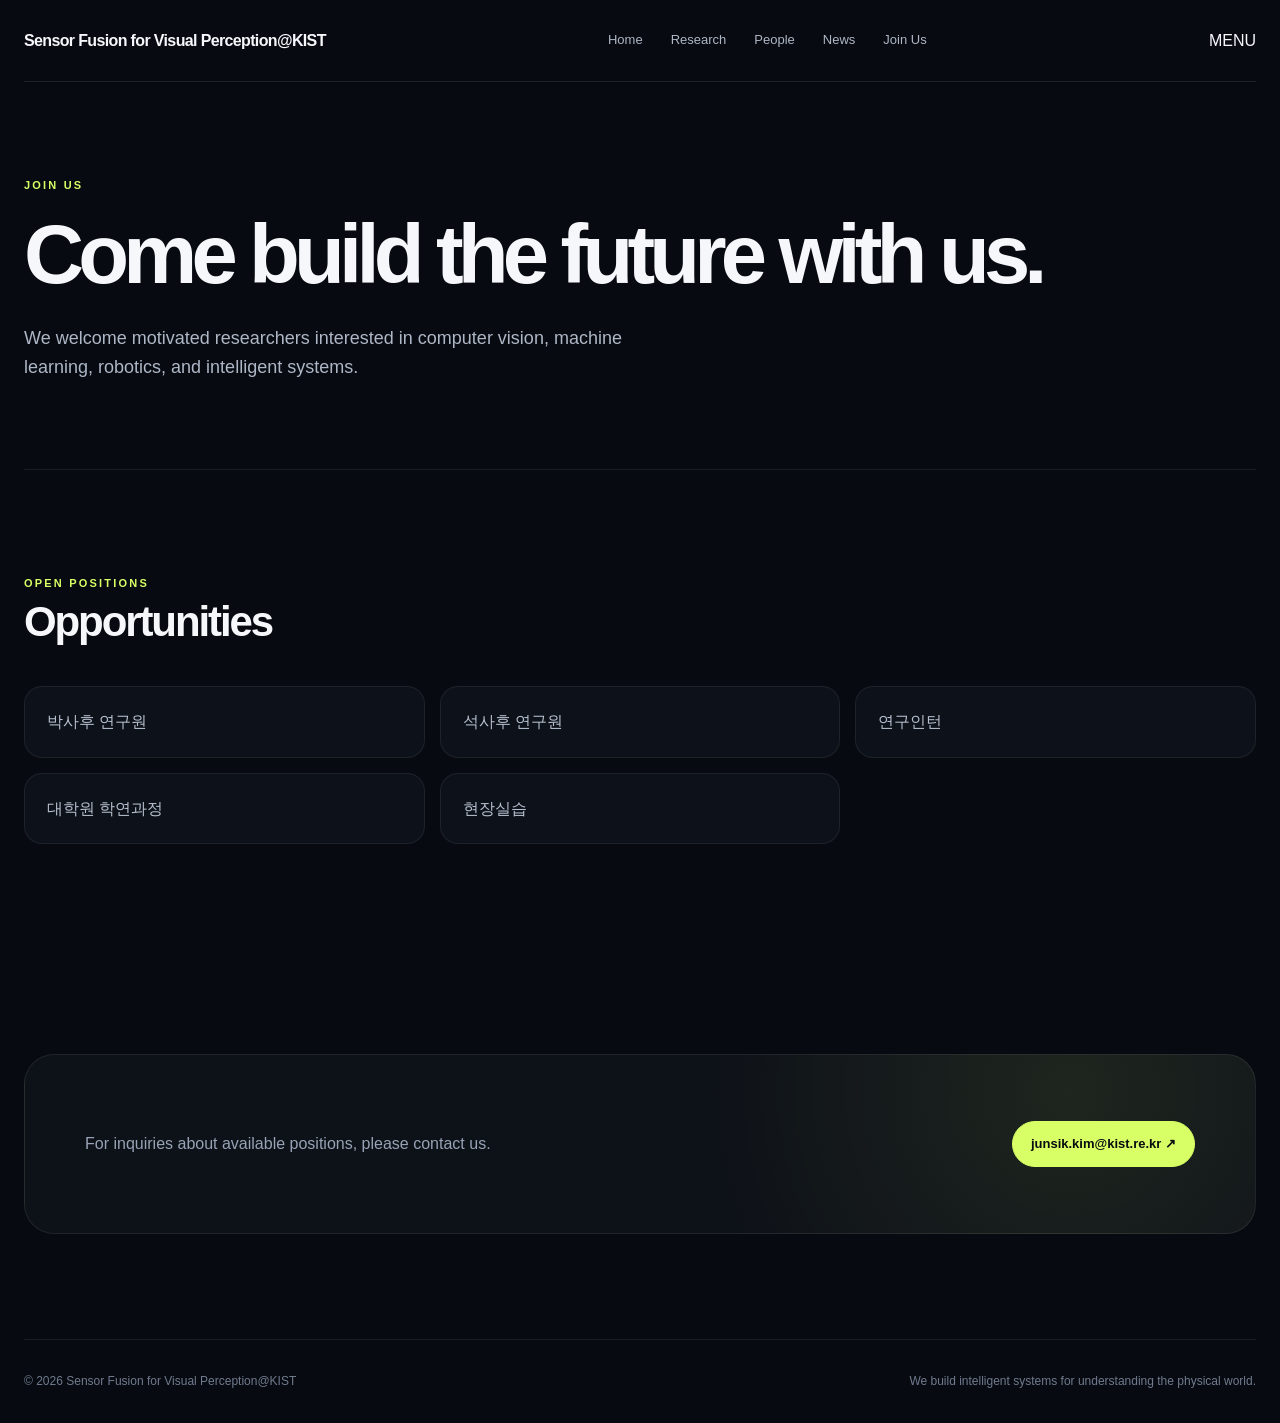
==== join/index.html @ 18a82262 "Add files via upload" ====
<!doctype html><html lang="en"><head><meta charset="utf-8"><meta name="viewport" content="width=device-width,initial-scale=1"><title>Join Us · Lab</title><link rel="stylesheet" href="../assets/css/style.css"></head><body><div id="site-nav"></div><section class="wrap page"><div class="kicker">JOIN US</div><h1 id="join-page-title"></h1><p id="join-page-description"></p></section><section class="wrap section"><div class="head"><div><div class="kicker">OPEN POSITIONS</div><h2>Opportunities</h2></div></div><div class="projects" id="join-positions"></div></section><section class="wrap section"><div class="joinbox" id="join-contact"></div></section><div id="site-footer"></div><script src="../assets/js/content.js"></script><script src="../assets/js/site.js"></script><script>document.addEventListener("DOMContentLoaded",function(){renderNav("../");renderFooter();renderJoinPage();});</script></body></html>
---- assets/css/style.css ----
*{box-sizing:border-box}body{margin:0;background:#070a10;color:#f5f7fb;font-family:Arial,Helvetica,sans-serif;line-height:1.6}a{color:inherit;text-decoration:none}.wrap{max-width:1240px;width:calc(100% - 48px);margin:auto}.nav{height:82px;border-bottom:1px solid #ffffff18;display:flex;align-items:center;justify-content:space-between}.brand{font-weight:700;letter-spacing:-.04em}.brand span{color:#8993a5;font-weight:400}.links{display:flex;gap:28px;color:#aeb6c5;font-size:13px}.links a:hover{color:#fff}.hero{min-height:calc(100vh - 82px);display:grid;grid-template-columns:1fr 1.05fr;gap:55px;align-items:center;padding:60px 0 85px}.kicker{color:#d8ff65;font-size:11px;letter-spacing:.2em;font-weight:700}.hero h1,.page h1{font-size:clamp(50px,6.5vw,88px);line-height:1;letter-spacing:-.07em;margin:18px 0 28px}.hero p,.page p{font-size:18px;color:#aeb7c6;max-width:650px}.heroimg,.detailimg{border:1px solid #ffffff18;border-radius:30px;overflow:hidden}.heroimg{aspect-ratio:16/9;min-width:0}.heroimg img,.detailimg img{width:100%;height:100%;object-fit:contain;display:block}.buttons{display:flex;gap:12px;margin-top:34px}.btn{padding:12px 18px;border:1px solid #ffffff1c;border-radius:999px;font-size:13px;font-weight:700}.primary{background:#d8ff65;color:#090d0f;border-color:#d8ff65}.section{padding:105px 0}.head{display:flex;justify-content:space-between;align-items:end;gap:30px;margin-bottom:35px}.head h2{font-size:42px;line-height:1;margin:8px 0;letter-spacing:-.05em}.muted{color:#98a3b5}.cards{display:grid;grid-template-columns:repeat(3,1fr);gap:18px}.card{background:#0d1119;border:1px solid #ffffff12;border-radius:24px;overflow:hidden;transition:.3s}.card:hover{transform:translateY(-7px);border-color:#d8ff6550}.cardimg{height:250px}.cardimg img{width:100%;height:100%;object-fit:cover}.cardbody{padding:24px}.num{color:#6f7a8d;font-size:11px}.eyebrow{color:#d8ff65;font-size:10px;letter-spacing:.18em}.card h3{font-size:26px;margin:9px 0}.card p{color:#98a3b5;font-size:14px}.more{font-size:12px;font-weight:700}.more:after{content:" ↗";color:#d8ff65}.pub{display:grid;grid-template-columns:70px 1fr 90px;border-top:1px solid #ffffff13;padding:22px 0}.pub:last-child{border-bottom:1px solid #ffffff13}.pub h3{font-size:16px;margin:0}.pub small{color:#8f9aac}.people{display:grid;grid-template-columns:repeat(4,1fr);gap:15px}.person{background:#0d1119;border:1px solid #ffffff12;border-radius:20px;padding:20px}.avatar{aspect-ratio:1;background:linear-gradient(135deg,#172033,#090d14);border-radius:15px;margin-bottom:15px}.joinbox{border:1px solid #ffffff14;border-radius:30px;padding:60px;background:radial-gradient(circle at 85% 20%,#d8ff6516,transparent 35%),#0d1118;display:flex;justify-content:space-between;align-items:center;gap:30px}.joinbox h2{font-size:48px;line-height:1;margin:0 0 14px;letter-spacing:-.05em}.page{padding:95px 0 70px;border-bottom:1px solid #ffffff13}.detail{padding:70px 0}.detailimg{height:min(55vw,580px);margin-bottom:65px}.topics,.projects{display:grid;grid-template-columns:repeat(3,1fr);gap:15px}.topic,.project{border-top:1px solid #ffffff14;padding:16px 0;color:#b7c0cf}.project{border:1px solid #ffffff12;background:#0d1119;border-radius:18px;padding:22px}.back{font-size:12px;color:#8f9aac}footer{border-top:1px solid #ffffff13;padding:32px 0;color:#707b8e;font-size:12px;display:flex;justify-content:space-between}@media(max-width:850px){.links{display:none}.hero{grid-template-columns:1fr}.heroimg{aspect-ratio:16/9}.cards,.topics,.projects{grid-template-columns:1fr}.people{grid-template-columns:1fr 1fr}.joinbox{display:block}.joinbox h2{font-size:38px}}@media(max-width:520px){.wrap{width:calc(100% - 30px)}.hero h1,.page h1{font-size:48px}.people{grid-template-columns:1fr 1fr}.pub{grid-template-columns:55px 1fr}.pub>div:last-child{display:none}}
.person-link{display:block;transition:.3s}.person-link:hover{transform:translateY(-5px);border-color:#d8ff6550}.person-link .more{display:block;margin-top:12px}.avatar{overflow:hidden}.avatar img{width:100%;height:100%;object-fit:cover;display:block}.profile-grid{display:grid;grid-template-columns:360px 1fr;gap:70px;align-items:start}.profile-photo{border:1px solid #ffffff18;border-radius:28px;overflow:hidden;aspect-ratio:1}.profile-photo img{width:100%;height:100%;object-fit:cover}.profile-copy h1{font-size:clamp(48px,6vw,78px);line-height:1;letter-spacing:-.07em;margin:10px 0 18px}.profile-copy h2{font-size:30px;line-height:1;margin:55px 0 22px;letter-spacing:-.04em}.profile-contact{display:flex;gap:12px;flex-wrap:wrap;margin-top:28px}.profile-section{margin-top:50px}.profile-section .topics,.profile-section .projects{margin-top:20px}@media(max-width:850px){.profile-grid{grid-template-columns:1fr;gap:35px}.profile-photo{max-width:430px}}

.research-rich-item{overflow:hidden}.research-item-image{width:100%;aspect-ratio:16/9;border-radius:14px;overflow:hidden;margin-bottom:18px;background:#090d14}.research-item-image img{width:100%;height:100%;object-fit:cover;display:block}.research-item-content h3{margin:0 0 8px}.research-item-content p{margin:0;color:#98a3b5;font-size:14px;line-height:1.65}.research-item-content .more{display:inline-block;margin-top:12px}.topic.research-rich-item{padding:0;border-top:1px solid #ffffff14;background:#0d1119;border-radius:18px;padding:18px}.project.research-rich-item{padding:18px}.research-rich-item:has(.research-item-image){border-top:0}
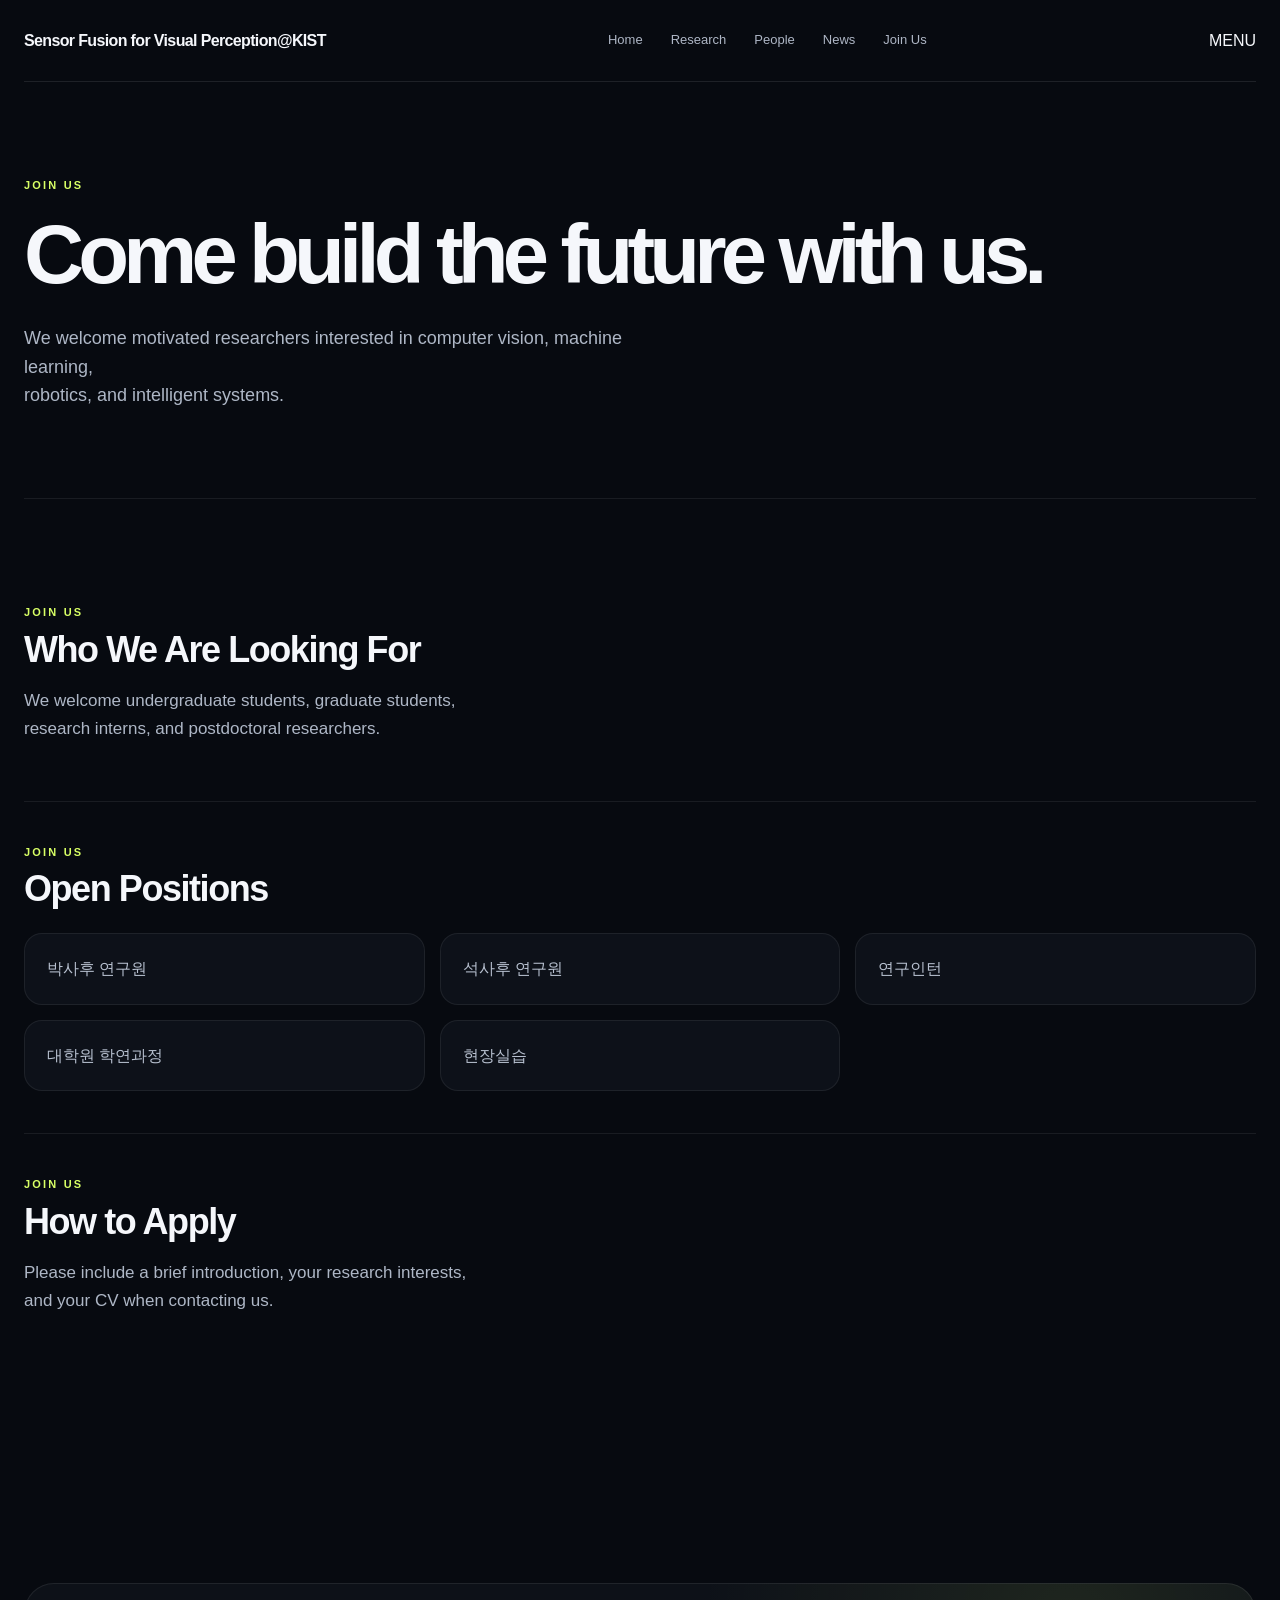
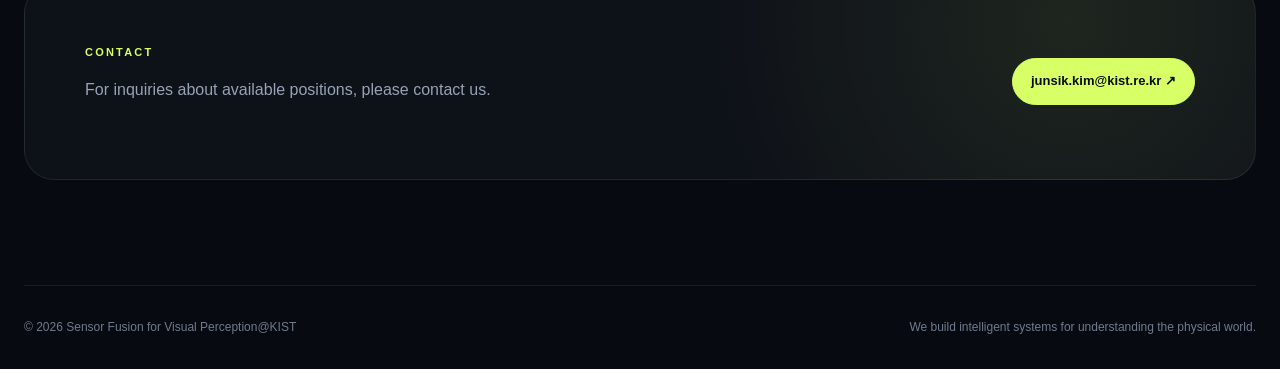
==== commit 03a6c92a: "Add files via upload" ====
--- a/join/index.html
+++ b/join/index.html
@@ -1 +1 @@
-<!doctype html><html lang="en"><head><meta charset="utf-8"><meta name="viewport" content="width=device-width,initial-scale=1"><title>Join Us · Lab</title><link rel="stylesheet" href="../assets/css/style.css"></head><body><div id="site-nav"></div><section class="wrap page"><div class="kicker">JOIN US</div><h1 id="join-page-title"></h1><p id="join-page-description"></p></section><section class="wrap section"><div class="head"><div><div class="kicker">OPEN POSITIONS</div><h2>Opportunities</h2></div></div><div class="projects" id="join-positions"></div></section><section class="wrap section"><div class="joinbox" id="join-contact"></div></section><div id="site-footer"></div><script src="../assets/js/content.js"></script><script src="../assets/js/site.js"></script><script>document.addEventListener("DOMContentLoaded",function(){renderNav("../");renderFooter();renderJoinPage();});</script></body></html>
+<!doctype html><html lang="en"><head><meta charset="utf-8"><meta name="viewport" content="width=device-width,initial-scale=1"><title>Join Us · Lab</title><link rel="stylesheet" href="../assets/css/style.css"></head><body><div id="site-nav"></div><section class="wrap page"><div class="kicker">JOIN US</div><h1 id="join-page-title"></h1><p id="join-page-description"></p></section><section class="wrap section" id="join-sections"></section><section class="wrap section"><div class="joinbox" id="join-contact"></div></section><div id="site-footer"></div><script src="../assets/js/content.js"></script><script src="../assets/js/site.js"></script><script>document.addEventListener("DOMContentLoaded",function(){renderNav("../");renderFooter();renderJoinPage();});</script></body></html>
--- a/assets/css/style.css
+++ b/assets/css/style.css
@@ -2,3 +2,11 @@
 .person-link{display:block;transition:.3s}.person-link:hover{transform:translateY(-5px);border-color:#d8ff6550}.person-link .more{display:block;margin-top:12px}.avatar{overflow:hidden}.avatar img{width:100%;height:100%;object-fit:cover;display:block}.profile-grid{display:grid;grid-template-columns:360px 1fr;gap:70px;align-items:start}.profile-photo{border:1px solid #ffffff18;border-radius:28px;overflow:hidden;aspect-ratio:1}.profile-photo img{width:100%;height:100%;object-fit:cover}.profile-copy h1{font-size:clamp(48px,6vw,78px);line-height:1;letter-spacing:-.07em;margin:10px 0 18px}.profile-copy h2{font-size:30px;line-height:1;margin:55px 0 22px;letter-spacing:-.04em}.profile-contact{display:flex;gap:12px;flex-wrap:wrap;margin-top:28px}.profile-section{margin-top:50px}.profile-section .topics,.profile-section .projects{margin-top:20px}@media(max-width:850px){.profile-grid{grid-template-columns:1fr;gap:35px}.profile-photo{max-width:430px}}
 
 .research-rich-item{overflow:hidden}.research-item-image{width:100%;aspect-ratio:16/9;border-radius:14px;overflow:hidden;margin-bottom:18px;background:#090d14}.research-item-image img{width:100%;height:100%;object-fit:cover;display:block}.research-item-content h3{margin:0 0 8px}.research-item-content p{margin:0;color:#98a3b5;font-size:14px;line-height:1.65}.research-item-content .more{display:inline-block;margin-top:12px}.topic.research-rich-item{padding:0;border-top:1px solid #ffffff14;background:#0d1119;border-radius:18px;padding:18px}.project.research-rich-item{padding:18px}.research-rich-item:has(.research-item-image){border-top:0}
+
+/* Join page: multiline, data-driven sections */
+#join-page-description,.join-multiline{white-space:pre-line}
+.join-section-block{padding:42px 0;border-top:1px solid #ffffff13}
+.join-section-block:first-child{padding-top:0;border-top:0}
+.join-section-block h2{font-size:36px;line-height:1.1;letter-spacing:-.04em;margin:8px 0 18px}
+.join-section-block .join-multiline{max-width:820px;color:#aeb7c6;font-size:17px}
+.join-section-block .projects{margin-top:24px}
